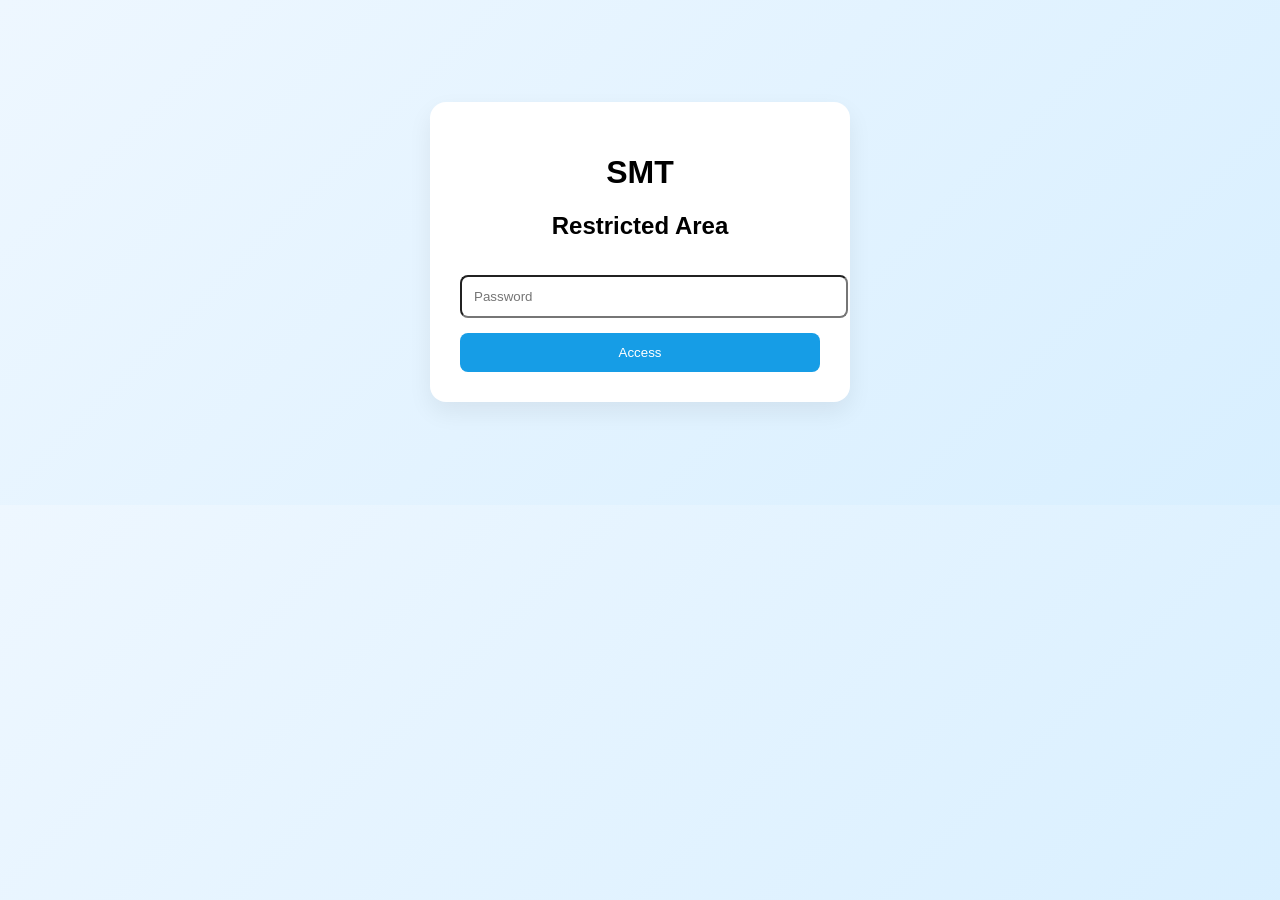
==== index.html @ 17b9e8e3 "Initial commit" ====
<!DOCTYPE html><html><head><meta charset="UTF-8"><title>SMT Login</title><link rel="stylesheet" href="css/style.css"></head><body class="bg"><div class="card login"><h1>SMT</h1><h2>Restricted Area</h2><input type="password" placeholder="Password"><button onclick="location.href='home.html'">Access</button></div></body></html>
---- css/style.css ----
body{font-family:Arial,sans-serif;margin:0;background:linear-gradient(135deg,#eef7ff,#d8efff)}header{background:#fff;padding:20px;box-shadow:0 2px 8px #0001}.card,.survey{background:#fff;border-radius:16px;box-shadow:0 10px 25px #0001}.login{width:360px;margin:8% auto;padding:30px;text-align:center}.login input,.login button{width:100%;padding:12px;margin-top:15px;border-radius:8px}.login button{background:#169de6;color:#fff;border:none}.grid{display:grid;grid-template-columns:repeat(auto-fit,minmax(260px,1fr));gap:20px;padding:30px}.survey{padding:20px}.survey a{display:inline-block;margin-top:15px;padding:10px 16px;background:#169de6;color:#fff;text-decoration:none;border-radius:8px}
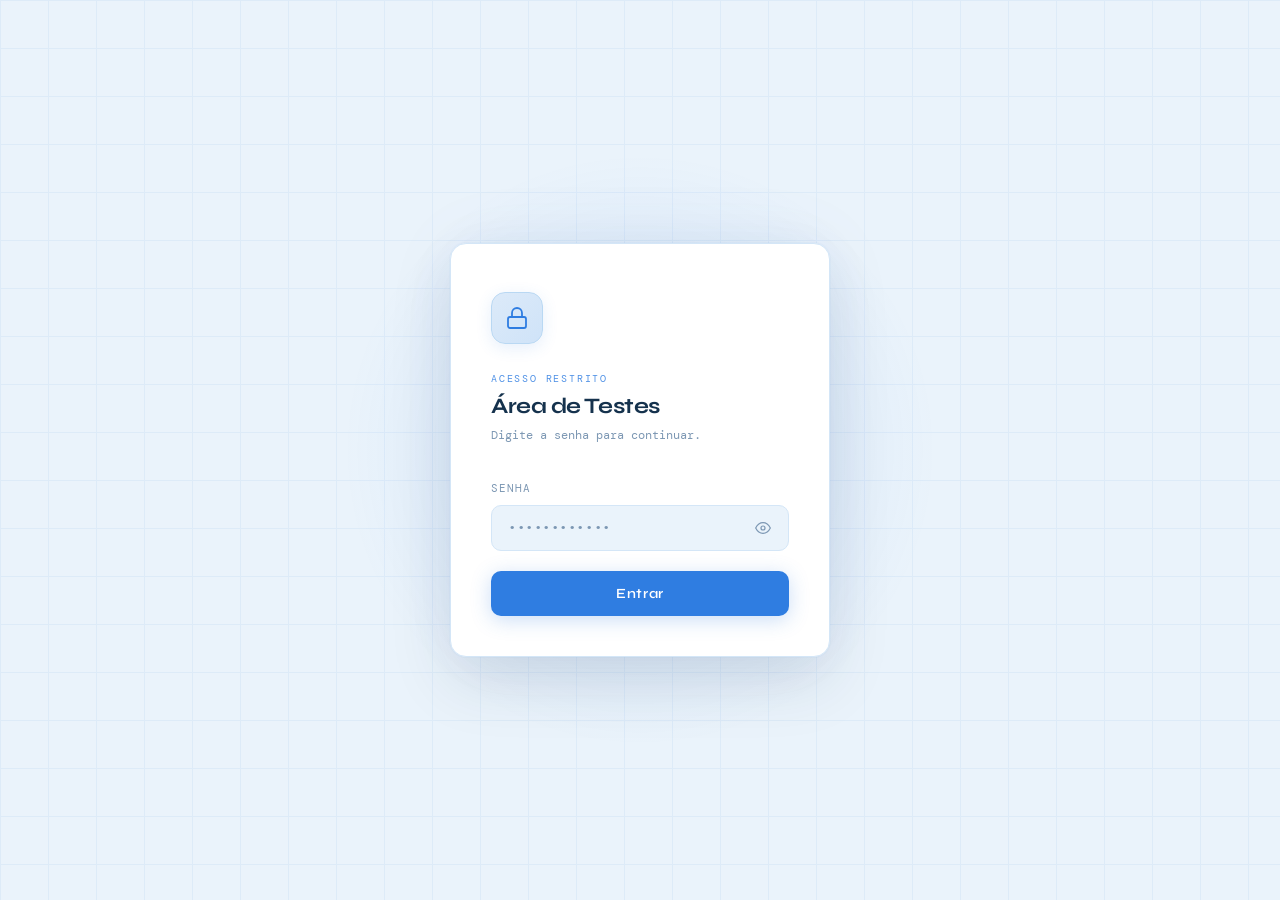
==== commit 799092ff: "cria área de testes com login" ====
--- a/index.html
+++ b/index.html
@@ -1 +1,375 @@
-<!DOCTYPE html><html><head><meta charset="UTF-8"><title>SMT Login</title><link rel="stylesheet" href="css/style.css"></head><body class="bg"><div class="card login"><h1>SMT</h1><h2>Restricted Area</h2><input type="password" placeholder="Password"><button onclick="location.href='home.html'">Access</button></div></body></html>+<!DOCTYPE html>
+<html lang="pt-BR">
+<head>
+    <meta charset="UTF-8">
+    <meta name="viewport" content="width=device-width, initial-scale=1.0">
+    <title>Acesso Restrito</title>
+    <link rel="preconnect" href="https://fonts.googleapis.com">
+    <link href="https://fonts.googleapis.com/css2?family=DM+Mono:wght@300;400;500&family=Syne:wght@400;600;700&display=swap" rel="stylesheet">
+    <style>
+        *, *::before, *::after { box-sizing: border-box; margin: 0; padding: 0; }
+
+        :root {
+            --bg: #eaf3fb;
+            --surface: #ffffff;
+            --border: #d4e6f7;
+            --border-active: #2f7de1;
+            --accent: #2f7de1;
+            --accent-glow: rgba(47, 125, 225, 0.18);
+            --text: #15324d;
+            --muted: #7c97b3;
+            --error: #d23a4f;
+            --error-glow: rgba(210, 58, 79, 0.15);
+            --mono: 'DM Mono', monospace;
+            --display: 'Syne', sans-serif;
+        }
+
+        body {
+            background: var(--bg);
+            color: var(--text);
+            font-family: var(--display);
+            min-height: 100vh;
+            display: flex;
+            align-items: center;
+            justify-content: center;
+            overflow: hidden;
+        }
+
+        body::before {
+            content: '';
+            position: fixed;
+            inset: 0;
+            background-image:
+                linear-gradient(var(--border) 1px, transparent 1px),
+                linear-gradient(90deg, var(--border) 1px, transparent 1px);
+            background-size: 48px 48px;
+            opacity: 0.6;
+            z-index: 0;
+        }
+
+        body::after {
+            content: '';
+            position: fixed;
+            top: 50%;
+            left: 50%;
+            transform: translate(-50%, -50%);
+            width: 600px;
+            height: 600px;
+            background: radial-gradient(ellipse, rgba(47, 125, 225, 0.12) 0%, transparent 70%);
+            z-index: 0;
+            pointer-events: none;
+        }
+
+        .card {
+            position: relative;
+            z-index: 1;
+            width: 380px;
+            background: var(--surface);
+            border: 1px solid var(--border);
+            border-radius: 16px;
+            padding: 48px 40px 40px;
+            box-shadow:
+                0 0 0 1px rgba(47, 125, 225, 0.03),
+                0 24px 64px rgba(21, 50, 77, 0.12),
+                0 0 80px rgba(47, 125, 225, 0.05);
+            animation: fadeUp 0.5s cubic-bezier(0.22, 1, 0.36, 1) both;
+        }
+
+        @keyframes fadeUp {
+            from { opacity: 0; transform: translateY(20px); }
+            to   { opacity: 1; transform: translateY(0); }
+        }
+
+        .icon-wrap {
+            width: 52px;
+            height: 52px;
+            background: linear-gradient(135deg, #dceaf9, #cfe3f8);
+            border: 1px solid #b9d8f3;
+            border-radius: 14px;
+            display: flex;
+            align-items: center;
+            justify-content: center;
+            margin-bottom: 28px;
+            box-shadow: 0 4px 16px rgba(47, 125, 225, 0.12);
+        }
+
+        .icon-wrap svg {
+            width: 24px;
+            height: 24px;
+            stroke: var(--accent);
+            fill: none;
+            stroke-width: 1.8;
+            stroke-linecap: round;
+            stroke-linejoin: round;
+        }
+
+        .label-tag {
+            font-family: var(--mono);
+            font-size: 10px;
+            letter-spacing: 0.18em;
+            color: var(--accent);
+            text-transform: uppercase;
+            margin-bottom: 8px;
+            opacity: 0.85;
+        }
+
+        h1 {
+            font-size: 22px;
+            font-weight: 700;
+            color: var(--text);
+            letter-spacing: -0.02em;
+            margin-bottom: 6px;
+            line-height: 1.2;
+        }
+
+        .subtitle {
+            font-family: var(--mono);
+            font-size: 12px;
+            color: var(--muted);
+            margin-bottom: 36px;
+            line-height: 1.6;
+        }
+
+        .field-label {
+            font-family: var(--mono);
+            font-size: 11px;
+            letter-spacing: 0.1em;
+            color: var(--muted);
+            text-transform: uppercase;
+            margin-bottom: 10px;
+            display: block;
+        }
+
+        .input-wrap {
+            position: relative;
+            margin-bottom: 20px;
+        }
+
+        input[type="password"] {
+            width: 100%;
+            padding: 13px 46px 13px 16px;
+            background: var(--bg);
+            border: 1px solid var(--border);
+            border-radius: 10px;
+            color: var(--text);
+            font-family: var(--mono);
+            font-size: 14px;
+            letter-spacing: 0.12em;
+            outline: none;
+            transition: border-color 0.2s, box-shadow 0.2s;
+            caret-color: var(--accent);
+        }
+
+        input[type="password"]::placeholder {
+            color: var(--muted);
+            letter-spacing: 0.04em;
+        }
+
+        input[type="password"]:focus {
+            border-color: var(--border-active);
+            box-shadow: 0 0 0 3px var(--accent-glow);
+        }
+
+        input.error-state {
+            border-color: var(--error) !important;
+            box-shadow: 0 0 0 3px var(--error-glow) !important;
+            animation: shake 0.35s cubic-bezier(0.36, 0.07, 0.19, 0.97);
+        }
+
+        @keyframes shake {
+            0%, 100% { transform: translateX(0); }
+            20%       { transform: translateX(-6px); }
+            40%       { transform: translateX(6px); }
+            60%       { transform: translateX(-4px); }
+            80%       { transform: translateX(4px); }
+        }
+
+        .toggle-eye {
+            position: absolute;
+            right: 14px;
+            top: 50%;
+            transform: translateY(-50%);
+            cursor: pointer;
+            color: var(--muted);
+            transition: color 0.2s;
+            background: none;
+            border: none;
+            padding: 4px;
+            display: flex;
+            align-items: center;
+        }
+        .toggle-eye:hover { color: var(--accent-dark, var(--text)); }
+        .toggle-eye svg {
+            width: 16px;
+            height: 16px;
+            stroke: currentColor;
+            fill: none;
+            stroke-width: 1.8;
+            stroke-linecap: round;
+            stroke-linejoin: round;
+        }
+
+        button#submitBtn {
+            width: 100%;
+            padding: 14px;
+            background: var(--accent);
+            color: #fff;
+            font-family: var(--display);
+            font-size: 14px;
+            font-weight: 600;
+            letter-spacing: 0.04em;
+            border: none;
+            border-radius: 10px;
+            cursor: pointer;
+            transition: opacity 0.2s, transform 0.15s, box-shadow 0.2s;
+            position: relative;
+            overflow: hidden;
+            box-shadow: 0 4px 20px rgba(47, 125, 225, 0.25);
+        }
+
+        button#submitBtn:hover {
+            opacity: 0.92;
+            box-shadow: 0 6px 28px rgba(47, 125, 225, 0.38);
+        }
+
+        button#submitBtn:active {
+            transform: scale(0.98);
+        }
+
+        button#submitBtn.loading {
+            pointer-events: none;
+            opacity: 0.7;
+        }
+
+        .spinner {
+            display: none;
+            width: 16px;
+            height: 16px;
+            border: 2px solid rgba(255,255,255,0.3);
+            border-top-color: white;
+            border-radius: 50%;
+            animation: spin 0.6s linear infinite;
+            position: absolute;
+            right: 16px;
+            top: 50%;
+            transform: translateY(-50%);
+        }
+        @keyframes spin { to { transform: translateY(-50%) rotate(360deg); } }
+        button#submitBtn.loading .spinner { display: block; }
+
+        .error-msg {
+            display: none;
+            align-items: center;
+            gap: 8px;
+            margin-top: 16px;
+            padding: 11px 14px;
+            background: rgba(210, 58, 79, 0.06);
+            border: 1px solid rgba(210, 58, 79, 0.22);
+            border-radius: 8px;
+            font-family: var(--mono);
+            font-size: 12px;
+            color: var(--error);
+        }
+
+        .error-msg.visible { display: flex; }
+
+        .error-msg svg {
+            width: 14px;
+            height: 14px;
+            stroke: var(--error);
+            fill: none;
+            stroke-width: 2;
+            stroke-linecap: round;
+            flex-shrink: 0;
+        }
+    </style>
+</head>
+<body>
+    <div class="card">
+        <div class="icon-wrap">
+            <svg viewBox="0 0 24 24">
+                <rect x="3" y="11" width="18" height="11" rx="2"/>
+                <path d="M7 11V7a5 5 0 0 1 10 0v4"/>
+            </svg>
+        </div>
+
+        <p class="label-tag">Acesso Restrito</p>
+        <h1>Área de Testes</h1>
+        <p class="subtitle">Digite a senha para continuar.</p>
+
+        <label class="field-label" for="password">Senha</label>
+        <div class="input-wrap">
+            <input type="password" id="password" placeholder="••••••••••••" autocomplete="current-password">
+            <button class="toggle-eye" id="eyeBtn" type="button" aria-label="Mostrar/ocultar senha" onclick="toggleEye()">
+                <svg id="eyeIcon" viewBox="0 0 24 24">
+                    <path d="M1 12s4-8 11-8 11 8 11 8-4 8-11 8-11-8-11-8z"/>
+                    <circle cx="12" cy="12" r="3"/>
+                </svg>
+            </button>
+        </div>
+
+        <button id="submitBtn" onclick="checkAccess()">
+            Entrar
+            <div class="spinner"></div>
+        </button>
+
+        <div class="error-msg" id="error">
+            <svg viewBox="0 0 24 24"><circle cx="12" cy="12" r="10"/><line x1="12" y1="8" x2="12" y2="12"/><line x1="12" y1="16" x2="12.01" y2="16"/></svg>
+            Senha incorreta.
+        </div>
+    </div>
+
+    <script>
+        // ── Configuração de segurança ──────────────────────────────────────
+        // Troque o valor abaixo pelo hash SHA-256 da sua senha.
+        // Veja "gerar-hash.html" (no mesmo repositório) para gerar esse valor.
+        const targetHash = "7bd87f4ac5fd8e3a92d9dad0959c8d0ef834b66c77d57141b4f10c31163b720e";
+        // ────────────────────────────────────────────────────────────────────
+
+        function toggleEye() {
+            const input = document.getElementById('password');
+            const icon  = document.getElementById('eyeIcon');
+            const isHidden = input.type === 'password';
+            input.type = isHidden ? 'text' : 'password';
+            icon.innerHTML = isHidden
+                ? `<path d="M17.94 17.94A10.07 10.07 0 0 1 12 20c-7 0-11-8-11-8a18.45 18.45 0 0 1 5.06-5.94M9.9 4.24A9.12 9.12 0 0 1 12 4c7 0 11 8 11 8a18.5 18.5 0 0 1-2.16 3.19m-6.72-1.07a3 3 0 1 1-4.24-4.24"/><line x1="1" y1="1" x2="23" y2="23"/>`
+                : `<path d="M1 12s4-8 11-8 11 8 11 8-4 8-11 8-11-8-11-8z"/><circle cx="12" cy="12" r="3"/>`;
+        }
+
+        async function checkAccess() {
+            const passInput = document.getElementById('password');
+            const btn       = document.getElementById('submitBtn');
+            const errorEl   = document.getElementById('error');
+
+            const pass = passInput.value;
+            if (!pass) return;
+
+            btn.classList.add('loading');
+            errorEl.classList.remove('visible');
+            passInput.classList.remove('error-state');
+
+            const encoder    = new TextEncoder();
+            const hashBuffer = await crypto.subtle.digest('SHA-256', encoder.encode(pass));
+            const hashArray  = new Uint8Array(hashBuffer);
+            const inputHash  = Array.from(hashArray).map(b => b.toString(16).padStart(2, '0')).join('');
+
+            btn.classList.remove('loading');
+
+            if (inputHash === targetHash) {
+                sessionStorage.setItem('authenticated', 'true');
+                window.location.href = 'home.html';
+            } else {
+                passInput.classList.add('error-state');
+                errorEl.classList.add('visible');
+                passInput.value = '';
+                passInput.focus();
+            }
+        }
+
+        document.getElementById('password').addEventListener('keydown', e => {
+            if (e.key === 'Enter') checkAccess();
+            document.getElementById('password').classList.remove('error-state');
+        });
+    </script>
+</body>
+</html>
